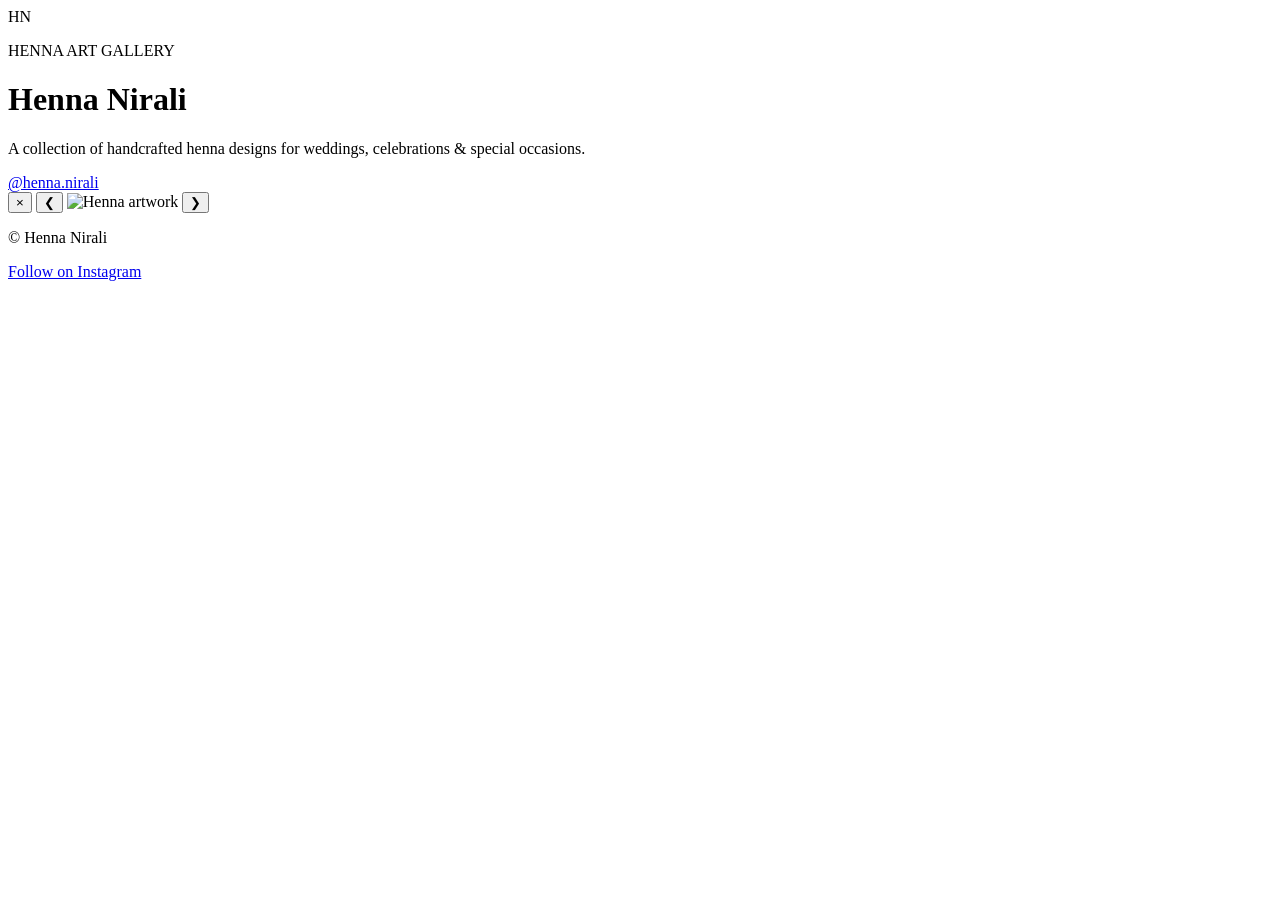
==== index.html @ 48903728 "Add initial HTML structure for Henna Nirali site" ====
<!DOCTYPE html>
<html lang="en">
<head>
  <meta charset="UTF-8">
  <meta name="viewport" content="width=device-width, initial-scale=1.0">
  <meta name="description" content="Henna Nirali - Henna Art Gallery">
  <title>Henna Nirali | Art Gallery</title>
  <link rel="stylesheet" href="style.css">
</head>
<body>
  <div class="page-bg"></div>

  <header class="hero">
    <div class="brand-mark">HN</div>
    <p class="eyebrow">HENNA ART GALLERY</p>
    <h1>Henna Nirali</h1>
    <p class="intro">A collection of handcrafted henna designs for weddings, celebrations & special occasions.</p>
    <a class="instagram" href="https://www.instagram.com/henna.nirali/" target="_blank" rel="noopener">
      @henna.nirali
    </a>
  </header>

  <main>
    <section class="gallery" id="gallery" aria-label="Henna art gallery"></section>
  </main>

  <div class="lightbox" id="lightbox" aria-hidden="true">
    <button class="close" id="closeBtn" aria-label="Close image">&times;</button>
    <button class="nav prev" id="prevBtn" aria-label="Previous image">&#10094;</button>
    <img id="lightboxImage" src="" alt="Henna artwork">
    <button class="nav next" id="nextBtn" aria-label="Next image">&#10095;</button>
  </div>

  <footer>
    <p>© <span id="year"></span> Henna Nirali</p>
    <a href="https://www.instagram.com/henna.nirali/" target="_blank" rel="noopener">Follow on Instagram</a>
  </footer>

  <script src="gallery.js"></script>
</body>
</html>
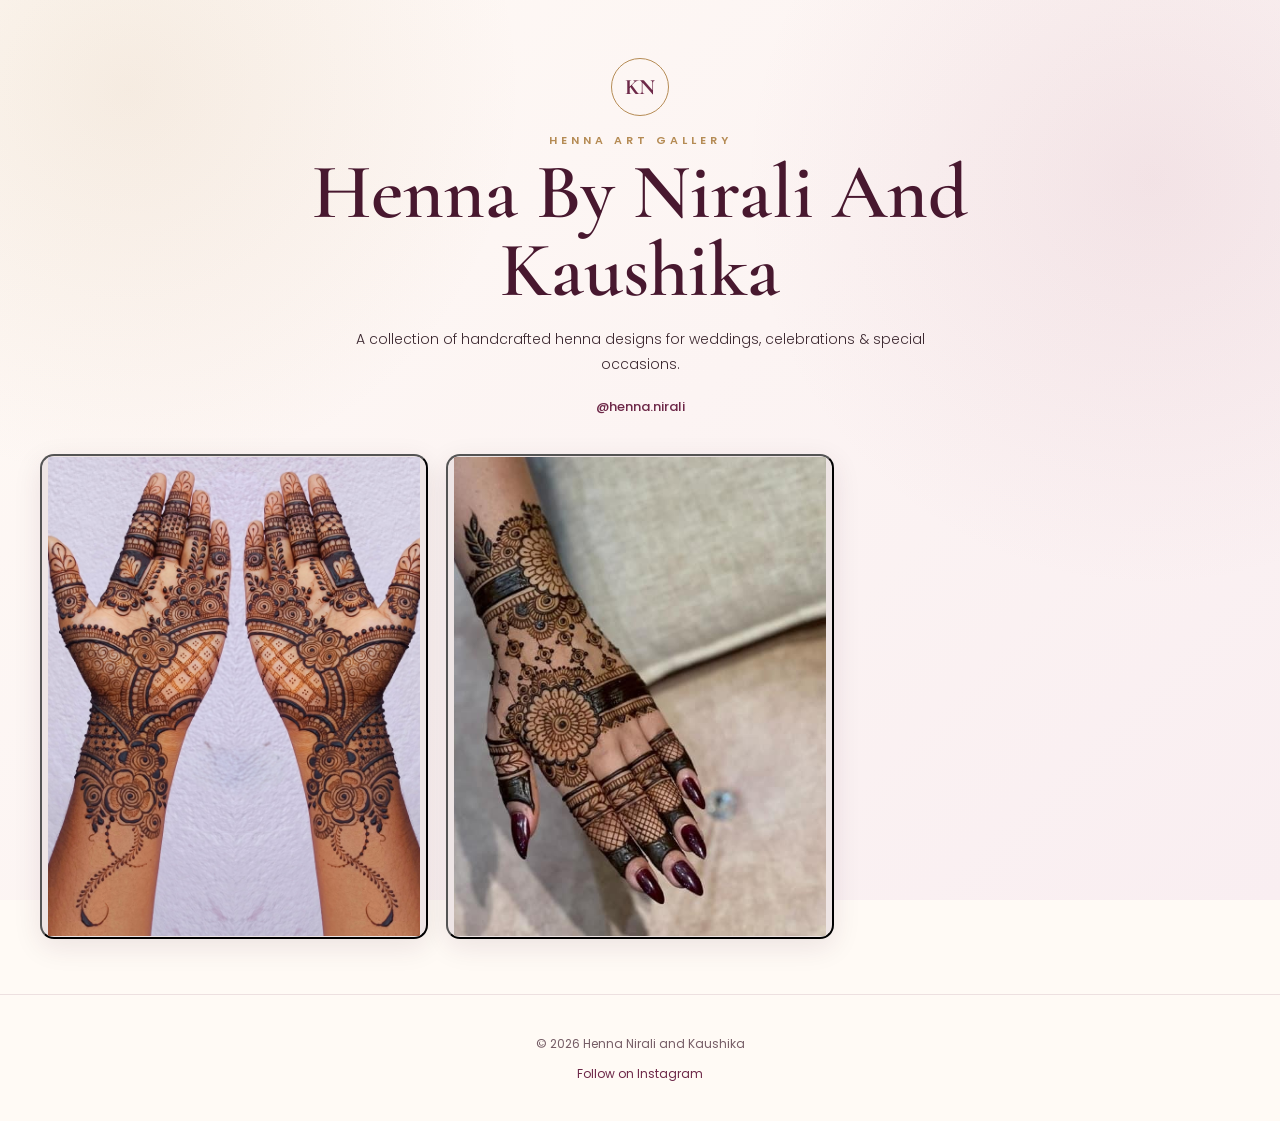
==== commit 28213c65: "Update title and branding in index.html" ====
--- a/index.html
+++ b/index.html
@@ -4,16 +4,16 @@
   <meta charset="UTF-8">
   <meta name="viewport" content="width=device-width, initial-scale=1.0">
   <meta name="description" content="Henna Nirali - Henna Art Gallery">
-  <title>Henna Nirali | Art Gallery</title>
+  <title>Henna by Nirali And Kaushika | Art Gallery</title>
   <link rel="stylesheet" href="style.css">
 </head>
 <body>
   <div class="page-bg"></div>
 
   <header class="hero">
-    <div class="brand-mark">HN</div>
+    <div class="brand-mark">KN</div>
     <p class="eyebrow">HENNA ART GALLERY</p>
-    <h1>Henna Nirali</h1>
+    <h1>Henna By Nirali And Kaushika</h1>
     <p class="intro">A collection of handcrafted henna designs for weddings, celebrations & special occasions.</p>
     <a class="instagram" href="https://www.instagram.com/henna.nirali/" target="_blank" rel="noopener">
       @henna.nirali
@@ -32,7 +32,7 @@
   </div>
 
   <footer>
-    <p>© <span id="year"></span> Henna Nirali</p>
+    <p>© <span id="year"></span> Henna Nirali and Kaushika</p>
     <a href="https://www.instagram.com/henna.nirali/" target="_blank" rel="noopener">Follow on Instagram</a>
   </footer>
 
--- a/style.css
+++ b/style.css
@@ -0,0 +1,206 @@
+@import url('https://fonts.googleapis.com/css2?family=Cormorant+Garamond:wght@500;600;700&family=Poppins:wght@300;400;500;600&display=swap');
+
+:root {
+  --plum: #6d2848;
+  --deep-plum: #48182f;
+  --rose: #b9788f;
+  --cream: #fffaf5;
+  --gold: #b58b54;
+  --text: #3d2931;
+}
+
+* { box-sizing: border-box; }
+
+html { scroll-behavior: smooth; }
+
+body {
+  margin: 0;
+  color: var(--text);
+  font-family: "Poppins", sans-serif;
+  background: var(--cream);
+}
+
+.page-bg {
+  position: fixed;
+  inset: 0;
+  z-index: -1;
+  background:
+    radial-gradient(circle at 10% 10%, rgba(181,139,84,.12), transparent 28%),
+    radial-gradient(circle at 90% 20%, rgba(185,120,143,.13), transparent 30%),
+    linear-gradient(135deg, #fffaf5, #f9eef1);
+}
+
+.hero {
+  text-align: center;
+  padding: 58px 20px 36px;
+  max-width: 800px;
+  margin: auto;
+}
+
+.brand-mark {
+  width: 58px;
+  height: 58px;
+  margin: 0 auto 16px;
+  border: 1px solid var(--gold);
+  border-radius: 50%;
+  display: grid;
+  place-items: center;
+  color: var(--plum);
+  font-family: "Cormorant Garamond", serif;
+  font-size: 22px;
+  font-weight: 700;
+}
+
+.eyebrow {
+  margin: 0 0 4px;
+  letter-spacing: 4px;
+  font-size: 11px;
+  color: var(--gold);
+  font-weight: 600;
+}
+
+h1 {
+  margin: 0;
+  color: var(--deep-plum);
+  font: 600 clamp(46px, 9vw, 78px)/1 "Cormorant Garamond", serif;
+}
+
+.intro {
+  max-width: 600px;
+  margin: 18px auto 16px;
+  font-size: 14px;
+  line-height: 1.8;
+  font-weight: 300;
+}
+
+.instagram {
+  color: var(--plum);
+  text-decoration: none;
+  font-size: 13px;
+  font-weight: 500;
+}
+
+.instagram:hover { text-decoration: underline; }
+
+main {
+  width: min(1200px, calc(100% - 32px));
+  margin: 0 auto 55px;
+}
+
+.gallery {
+  display: grid;
+  grid-template-columns: repeat(3, 1fr);
+  gap: 18px;
+}
+
+.card {
+  position: relative;
+  overflow: hidden;
+  aspect-ratio: 4 / 5;
+  border-radius: 14px;
+  background: #eee5e5;
+  cursor: pointer;
+  box-shadow: 0 8px 28px rgba(72,24,47,.10);
+}
+
+.card img {
+  width: 100%;
+  height: 100%;
+  display: block;
+  object-fit: cover;
+  transition: transform .5s ease;
+}
+
+.card:hover img { transform: scale(1.035); }
+
+.card::after {
+  content: "View";
+  position: absolute;
+  inset: auto 14px 14px auto;
+  padding: 7px 13px;
+  border-radius: 999px;
+  background: rgba(255,250,245,.88);
+  color: var(--plum);
+  font-size: 11px;
+  opacity: 0;
+  transition: opacity .25s ease;
+}
+
+.card:hover::after { opacity: 1; }
+
+.lightbox {
+  position: fixed;
+  inset: 0;
+  z-index: 20;
+  display: none;
+  place-items: center;
+  padding: 60px 70px;
+  background: rgba(30,16,23,.92);
+}
+
+.lightbox.open { display: grid; }
+
+.lightbox img {
+  max-width: min(90vw, 900px);
+  max-height: 88vh;
+  object-fit: contain;
+  border-radius: 8px;
+  box-shadow: 0 20px 70px rgba(0,0,0,.35);
+}
+
+.close, .nav {
+  position: fixed;
+  border: 0;
+  color: white;
+  background: rgba(255,255,255,.12);
+  cursor: pointer;
+  border-radius: 50%;
+}
+
+.close {
+  top: 20px;
+  right: 24px;
+  width: 44px;
+  height: 44px;
+  font-size: 30px;
+}
+
+.nav {
+  top: 50%;
+  transform: translateY(-50%);
+  width: 48px;
+  height: 48px;
+  font-size: 22px;
+}
+
+.prev { left: 18px; }
+.next { right: 18px; }
+
+footer {
+  text-align: center;
+  padding: 28px 20px 38px;
+  border-top: 1px solid rgba(109,40,72,.12);
+  font-size: 12px;
+  color: #765d66;
+}
+
+footer a {
+  color: var(--plum);
+  text-decoration: none;
+}
+
+@media (max-width: 760px) {
+  .gallery { grid-template-columns: repeat(2, 1fr); gap: 11px; }
+  main { width: calc(100% - 20px); }
+  .hero { padding-top: 38px; }
+  .intro { font-size: 13px; }
+  .lightbox { padding: 55px 12px; }
+  .nav { width: 40px; height: 40px; }
+  .prev { left: 8px; }
+  .next { right: 8px; }
+}
+
+@media (max-width: 430px) {
+  .gallery { grid-template-columns: 1fr 1fr; }
+  .card { border-radius: 9px; }
+}
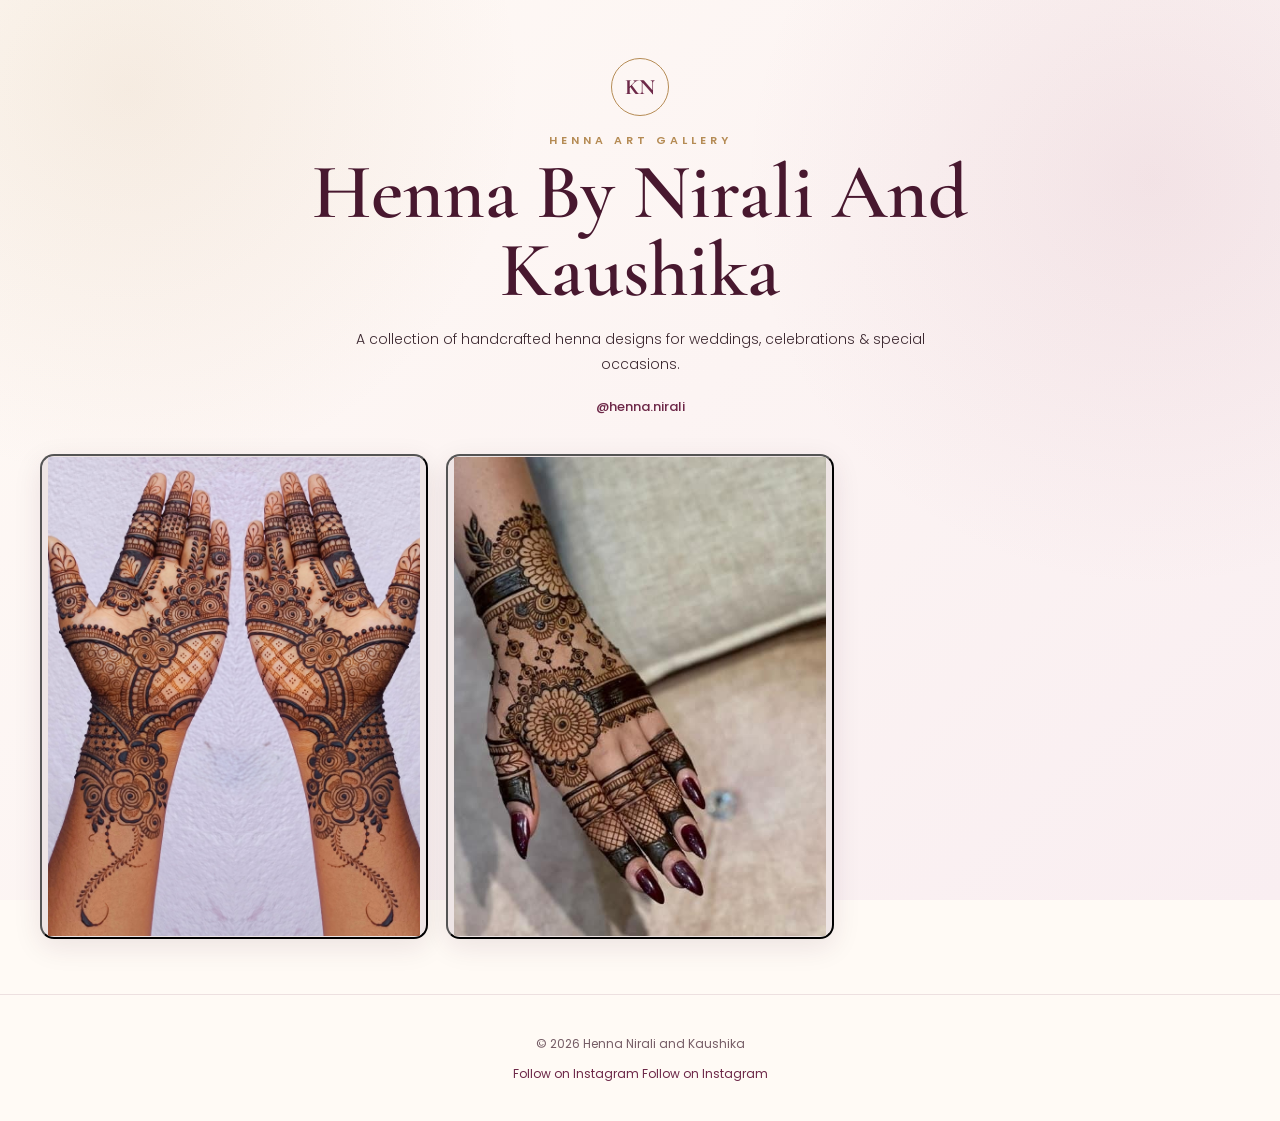
==== commit 1eb957d8: "Add second Instagram link in footer" ====
--- a/index.html
+++ b/index.html
@@ -34,6 +34,7 @@
   <footer>
     <p>© <span id="year"></span> Henna Nirali and Kaushika</p>
     <a href="https://www.instagram.com/henna.nirali/" target="_blank" rel="noopener">Follow on Instagram</a>
+    <a href="https://www.instagram.com/kaya_henna/" target="_blank" rel="noopener">Follow on Instagram</a>
   </footer>
 
   <script src="gallery.js"></script>
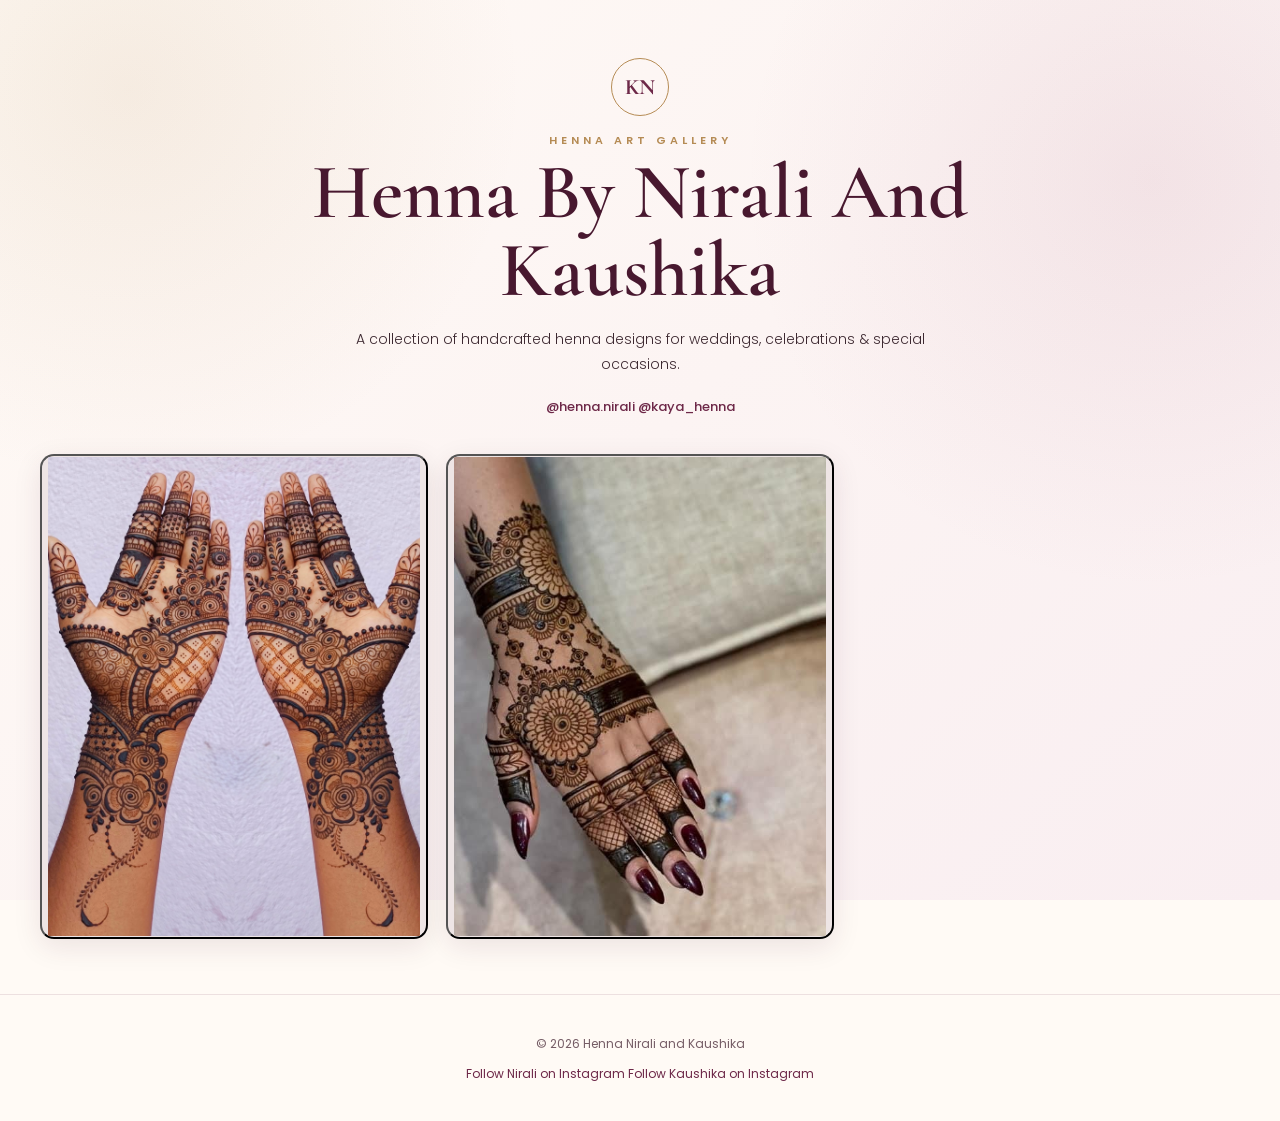
==== commit bdd6b22f: "Modify title and Instagram links in index.html Updated the title and Instagram links for clarity." ====
--- a/index.html
+++ b/index.html
@@ -4,7 +4,7 @@
   <meta charset="UTF-8">
   <meta name="viewport" content="width=device-width, initial-scale=1.0">
   <meta name="description" content="Henna Nirali - Henna Art Gallery">
-  <title>Henna by Nirali And Kaushika | Art Gallery</title>
+  <title>Henna by Nirali & Kaushika | Art Gallery</title>
   <link rel="stylesheet" href="style.css">
 </head>
 <body>
@@ -17,6 +17,9 @@
     <p class="intro">A collection of handcrafted henna designs for weddings, celebrations & special occasions.</p>
     <a class="instagram" href="https://www.instagram.com/henna.nirali/" target="_blank" rel="noopener">
       @henna.nirali
+    </a>
+    <a class="instagram" href="https://www.instagram.com/kaya_henna/" target="_blank" rel="noopener">
+      @kaya_henna
     </a>
   </header>
 
@@ -33,8 +36,8 @@
 
   <footer>
     <p>© <span id="year"></span> Henna Nirali and Kaushika</p>
-    <a href="https://www.instagram.com/henna.nirali/" target="_blank" rel="noopener">Follow on Instagram</a>
-    <a href="https://www.instagram.com/kaya_henna/" target="_blank" rel="noopener">Follow on Instagram</a>
+    <a href="https://www.instagram.com/henna.nirali/" target="_blank" rel="noopener">Follow Nirali on Instagram</a>
+    <a href="https://www.instagram.com/kaya_henna/" target="_blank" rel="noopener">Follow Kaushika on Instagram</a>
   </footer>
 
   <script src="gallery.js"></script>
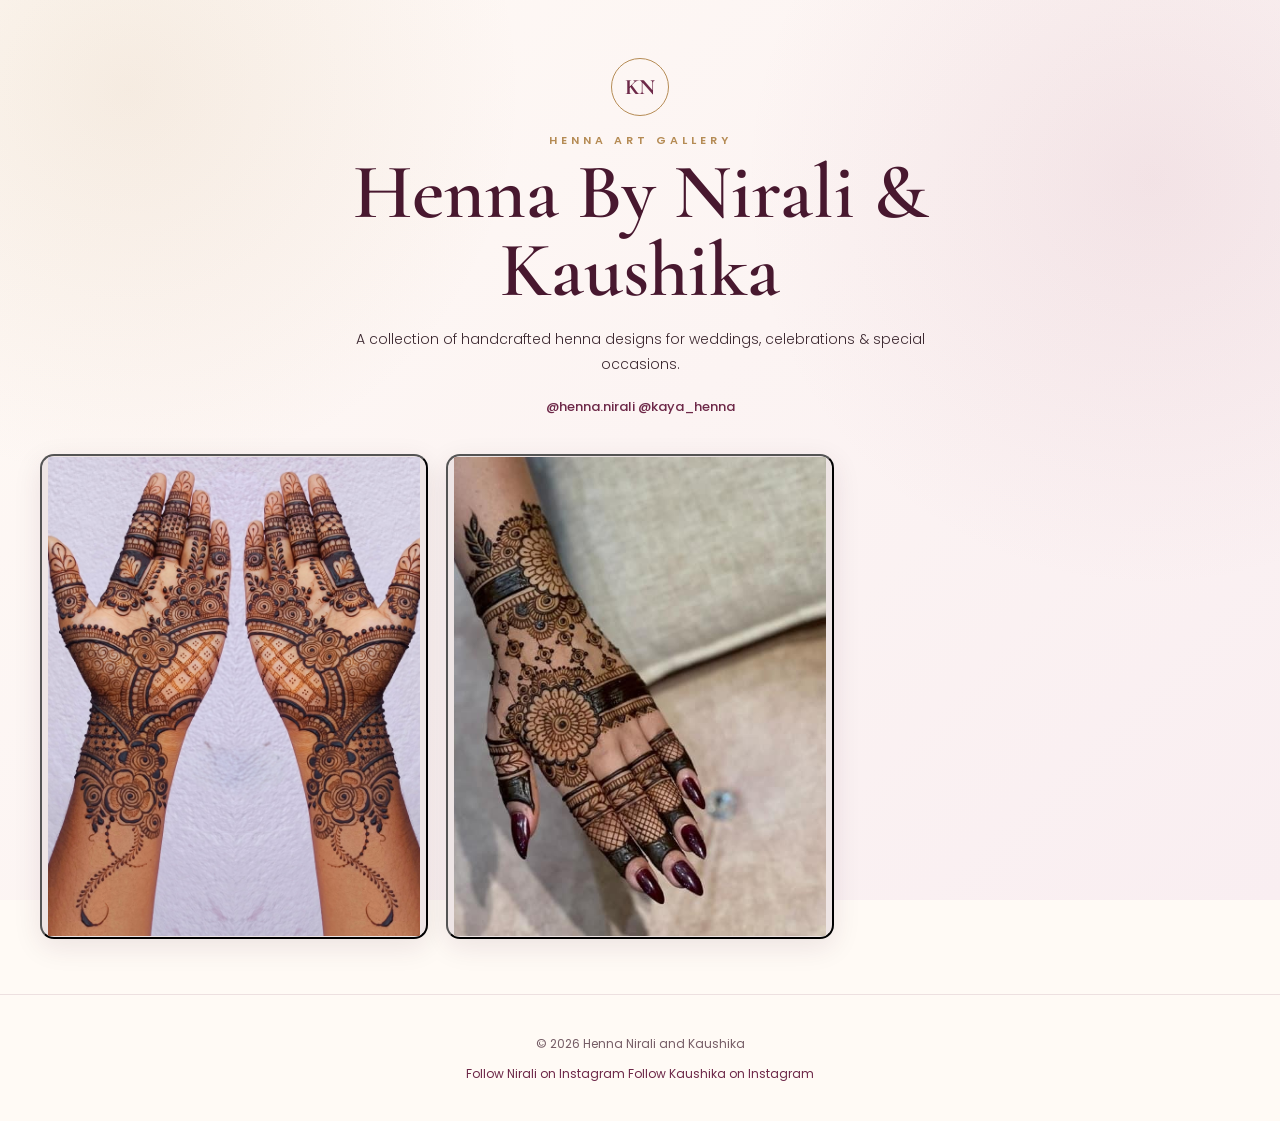
==== commit e40a06fd: "Fix ampersand in header title" ====
--- a/index.html
+++ b/index.html
@@ -13,7 +13,7 @@
   <header class="hero">
     <div class="brand-mark">KN</div>
     <p class="eyebrow">HENNA ART GALLERY</p>
-    <h1>Henna By Nirali And Kaushika</h1>
+    <h1>Henna By Nirali & Kaushika</h1>
     <p class="intro">A collection of handcrafted henna designs for weddings, celebrations & special occasions.</p>
     <a class="instagram" href="https://www.instagram.com/henna.nirali/" target="_blank" rel="noopener">
       @henna.nirali
